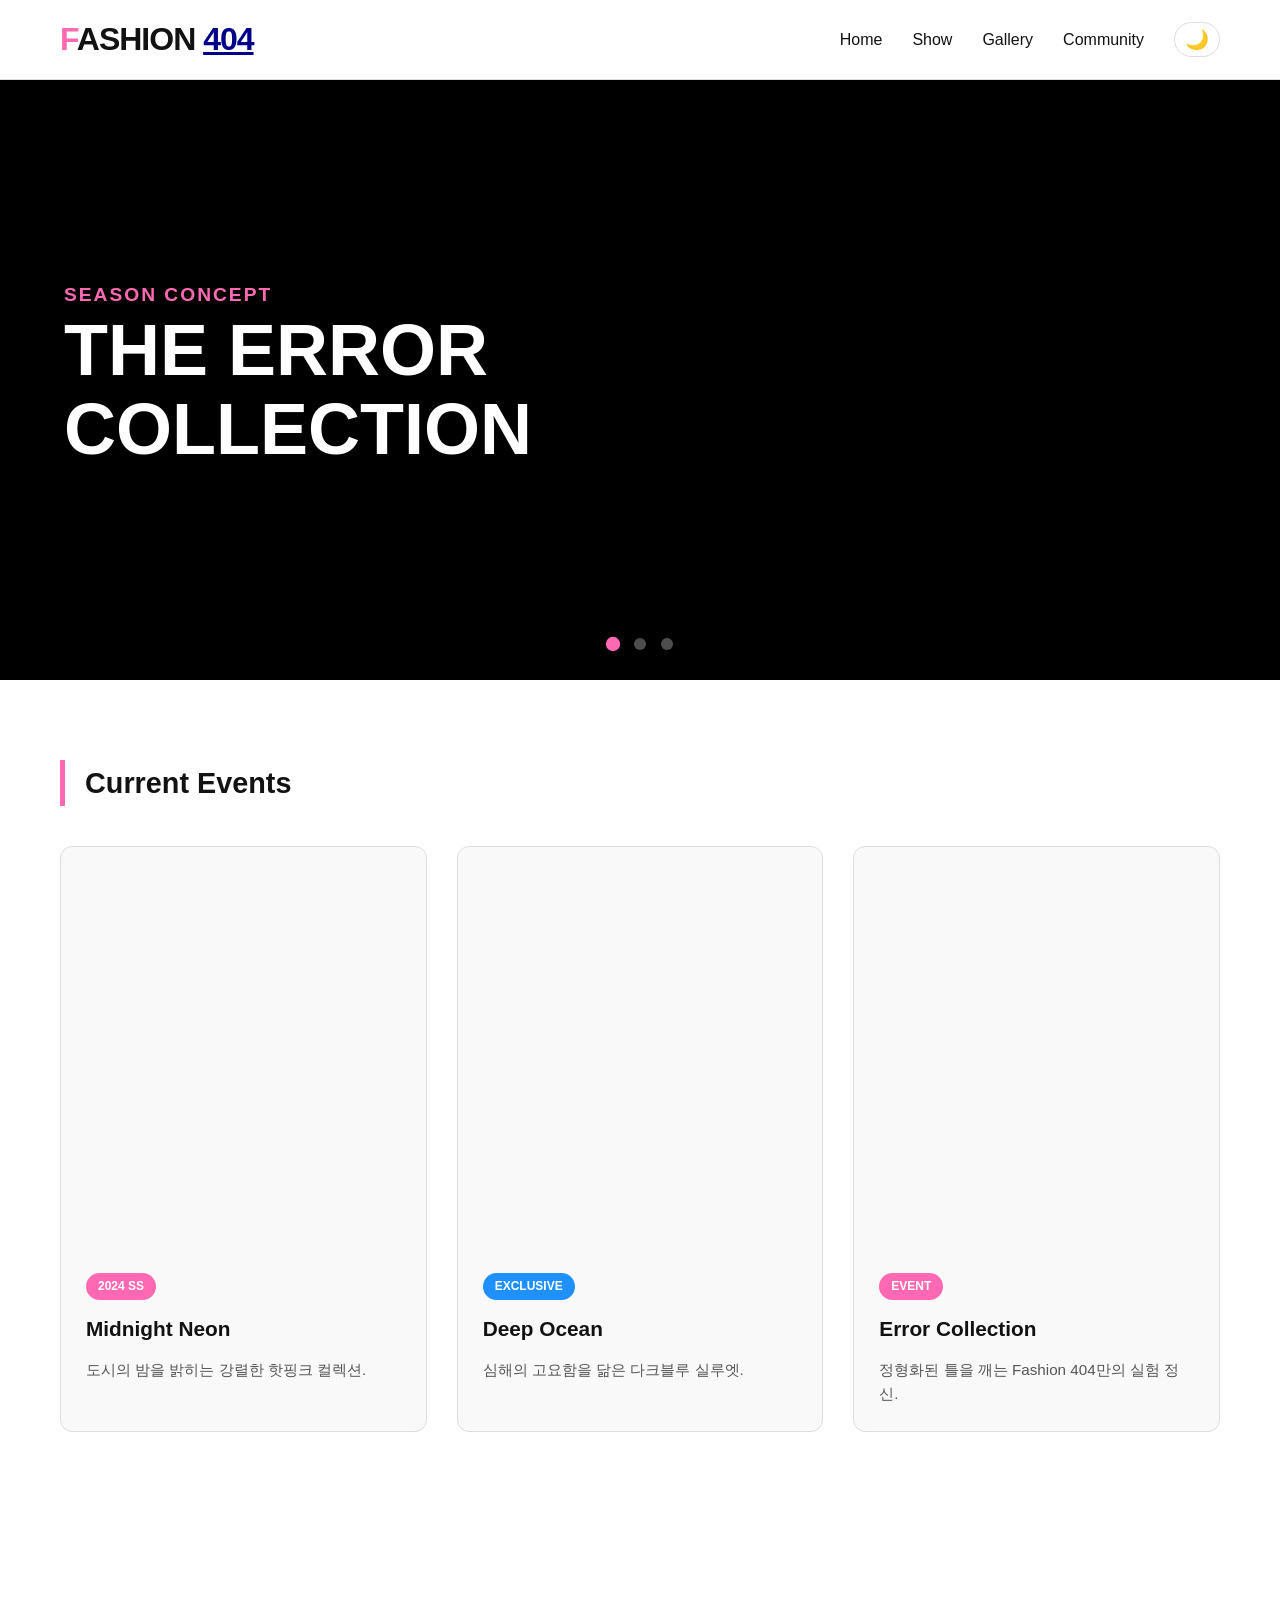
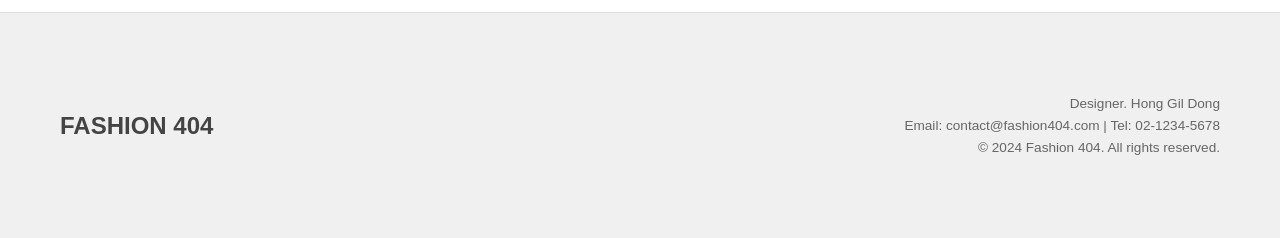
==== index.html @ def8f021 "Add Fashion 404 designer landing page Create a responsive fashion showcase with an autoplaying, drag" ====
<!DOCTYPE html>
<html lang="ko">
<head>
    <meta charset="UTF-8">
    <meta name="viewport" content="width=device-width, initial-scale=1.0">
    <title>Fashion 404 | Designer Collection</title>
    <link rel="stylesheet" href="style.css">
</head>
<body>

    <!-- 상단 영역 -->
    <header>
        <div class="container header-inner">
            <div class="logo">
                <span class="f">F</span>ASHION <span class="n">404</span>
            </div>








                        <div class="header-right">
                <nav>
                    <ul class="menu-list">
                        <li><a href="#">Home</a></li>
                        <li><a href="#">Show</a></li>
                        <li><a href="#">Gallery</a></li>
                        <li><a href="#">Community</a></li>
                    </ul>
                </nav>
                <button id="theme-toggle" class="theme-btn" aria-label="Toggle Dark Mode">
                    <span class="mode-icon">🌙</span>
                </button>
            </div>

        </div>
    </header>

    <!-- 히어로 배너 슬라이더 -->
    <section class="slider-container">
        <div class="slider-wrapper" id="slider">
            <!-- 슬라이드 1 -->
            <div class="slide" style="background-image: url('https://images.unsplash.com/photo-1445205170230-053b830c6050?q=80&w=1471&auto=format&fit=crop');">
                <div class="slide-overlay">
                    <div class="slide-content">
                        <p>SEASON CONCEPT</p>
                        <h2>THE ERROR<br>COLLECTION</h2>
                    </div>
                </div>
            </div>
            <!-- 슬라이드 2 -->
            <div class="slide" style="background-image: url('https://images.unsplash.com/photo-1469334031218-e382a71b716b?q=80&w=1470&auto=format&fit=crop');">
                <div class="slide-overlay">
                    <div class="slide-content">
                        <p>NEW ARRIVALS</p>
                        <h2>CYBERPUNK<br>MINIMALISM</h2>
                    </div>
                </div>
            </div>
            <!-- 슬라이드 3 -->
            <div class="slide" style="background-image: url('https://images.unsplash.com/photo-1558769132-cb1aea458c5e?q=80&w=1474&auto=format&fit=crop');">
                <div class="slide-overlay">
                    <div class="slide-content">
                        <p>2024 SHOWCASE</p>
                        <h2>FUTURE<br>ARCHIVE</h2>
                    </div>
                </div>
            </div>
        </div>
        <div class="slider-dots" id="dots">
            <span class="dot active"></span>
            <span class="dot"></span>
            <span class="dot"></span>
        </div>
    </section>

    <!-- 메인 영역 (이벤트 파트) -->


    <main>
        <section class="event-section container">
            <h2 class="section-title">Current Events</h2>
            <div class="card-grid">
                <!-- 카드 1 -->
                <div class="card">
                    <div class="card-img" style="background-image: url('https://images.unsplash.com/photo-1539109132314-34759616717d?q=80&w=600&auto=format&fit=crop');"></div>
                    <div class="card-content">
                        <span class="badge hotpink">2024 SS</span>
                        <h3>Midnight Neon</h3>
                        <p>도시의 밤을 밝히는 강렬한 핫핑크 컬렉션.</p>
                    </div>
                </div>
                <!-- 카드 2 -->
                <div class="card">
                    <div class="card-img" style="background-image: url('https://images.unsplash.com/photo-1515886657613-9f3515b0c78f?q=80&w=600&auto=format&fit=crop');"></div>
                    <div class="card-content">
                        <span class="badge darkblue">Exclusive</span>
                        <h3>Deep Ocean</h3>
                        <p>심해의 고요함을 닮은 다크블루 실루엣.</p>
                    </div>
                </div>
                <!-- 카드 3 -->
                <div class="card">
                    <div class="card-img" style="background-image: url('https://images.unsplash.com/photo-1490481651871-ab68de25d43d?q=80&w=600&auto=format&fit=crop');"></div>
                    <div class="card-content">
                        <span class="badge hotpink">Event</span>
                        <h3>Error Collection</h3>
                        <p>정형화된 틀을 깨는 Fashion 404만의 실험 정신.</p>
                    </div>
                </div>
            </div>
        </section>
    </main>

    <!-- 하단 영역 -->
    <footer>
        <div class="container footer-inner">
            <div class="footer-logo">FASHION 404</div>
            <div class="company-info">
                <p>Designer. Hong Gil Dong</p>
                <p>Email: contact@fashion404.com | Tel: 02-1234-5678</p>
                <p>&copy; 2024 Fashion 404. All rights reserved.</p>
            </div>
        </div>
    </footer>

    <script>
        // --- Dark Mode Logic ---
        const themeToggle = document.getElementById('theme-toggle');
        const body = document.body;
        const modeIcon = themeToggle.querySelector('.mode-icon');

        // Check saved theme or system preference
        const savedTheme = localStorage.getItem('theme');
        const systemPrefersDark = window.matchMedia('(prefers-color-scheme: dark)').matches;

        if (savedTheme === 'dark' || (!savedTheme && systemPrefersDark)) {
            enableDarkMode();
        } else {
            enableLightMode();
        }

        themeToggle.addEventListener('click', () => {
            if (body.getAttribute('data-theme') === 'dark') {
                enableLightMode();
            } else {
                enableDarkMode();
            }
        });

        function enableDarkMode() {
            body.setAttribute('data-theme', 'dark');
            modeIcon.textContent = '☀️';
            localStorage.setItem('theme', 'dark');
        }

        function enableLightMode() {
            body.removeAttribute('data-theme');
            modeIcon.textContent = '🌙';
            localStorage.setItem('theme', 'light');
        }

        // --- Slider Logic ---
        const slider = document.getElementById('slider');
        const dots = document.querySelectorAll('.dot');
        let currentSlide = 0;
        let isDragging = false;
        let startPos = 0;
        let currentTranslate = 0;
        let prevTranslate = 0;
        let animationID;
        let autoPlayInterval;
        let resumeTimeout;

        function startAutoPlay() {
            stopAutoPlay();
            autoPlayInterval = setInterval(() => {
                currentSlide = (currentSlide + 1) % 3;
                goToSlide(currentSlide);
            }, 3000);
        }

        function stopAutoPlay() {
            clearInterval(autoPlayInterval);
        }

        function requestResume() {
            clearTimeout(resumeTimeout);
            resumeTimeout = setTimeout(startAutoPlay, 5000);
        }

        function goToSlide(index) {
            currentSlide = index;
            currentTranslate = currentSlide * -window.innerWidth / 1; // Simplification for responsive width
            // More robust: use percentage
            slider.style.transform = `translateX(-${currentSlide * 33.333}%)`;
            
            dots.forEach((dot, i) => {
                dot.classList.toggle('active', i === currentSlide);
            });
        }

        // Interaction
        slider.addEventListener('mousedown', dragStart);
        slider.addEventListener('touchstart', dragStart);
        slider.addEventListener('mouseup', dragEnd);
        slider.addEventListener('mouseleave', dragEnd);
        slider.addEventListener('touchend', dragEnd);
        slider.addEventListener('mousemove', dragAction);
        slider.addEventListener('touchmove', dragAction);

        function dragStart(e) {
            stopAutoPlay();
            isDragging = true;
            startPos = getPositionX(e);
            slider.style.transition = 'none';
        }

        function dragAction(e) {
            if (!isDragging) return;
            const currentPosition = getPositionX(e);
            const diff = currentPosition - startPos;
            const movePercent = (diff / window.innerWidth) * 100;
            const translate = -(currentSlide * 33.333) + (movePercent / 3);
            slider.style.transform = `translateX(${translate}%)`;
        }

        function dragEnd() {
            if (!isDragging) return;
            isDragging = false;
            slider.style.transition = 'transform 0.5s ease-out';
            
            const movedBy = (getPositionX(event) - startPos);
            if (movedBy < -100 && currentSlide < 2) currentSlide++;
            if (movedBy > 100 && currentSlide > 0) currentSlide--;
            
            goToSlide(currentSlide);
            requestResume();
        }

        function getPositionX(e) {
            return e.type.includes('mouse') ? e.pageX : e.touches[0].clientX;
        }

        // Dot navigation
        dots.forEach((dot, index) => {
            dot.addEventListener('click', () => {
                stopAutoPlay();
                goToSlide(index);
                requestResume();
            });
        });

        // Initialize
        startAutoPlay();
    </script>
</body>


</html>
---- style.css ----
:root {
    --bg-main: #ffffff;
    --bg-card: #f9f9f9;
    --bg-footer: #f0f0f0;
    --text-primary: #121212;
    --text-secondary: #555555;
    --border-color: #dddddd;
    --accent-hotpink: hotpink;
    --accent-darkblue: #1e90ff;
    --header-bg: rgba(255, 255, 255, 0.9);
}

[data-theme='dark'] {
    --bg-main: #000000;
    --bg-card: #111111;
    --bg-footer: #0a0a0a;
    --text-primary: #ffffff;
    --text-secondary: #888888;
    --border-color: #222222;
    --accent-hotpink: hotpink;
    --accent-darkblue: #00008b;
    --header-bg: rgba(0, 0, 0, 0.9);
}

/* 기본 초기화 */
* {
    margin: 0;
    padding: 0;
    box-sizing: border-box;
}

body {
    background-color: var(--bg-main);
    color: var(--text-primary);
    font-family: 'Montserrat', 'Segoe UI', Tahoma, Geneva, Verdana, sans-serif;
    line-height: 1.6;
    transition: background-color 0.3s, color 0.3s;
}


.container {
    max-width: 1200px;
    margin: 0 auto;
    padding: 0 20px;
}

/* 로고 제작 (Fashion 404) */
.logo {
    font-size: 2rem;
    font-weight: 900;
    letter-spacing: -1px;
    cursor: pointer;
}
.logo .f { color: hotpink; }
.logo .n { color: #00008b; text-decoration: underline; }

/* 상단 헤더 */
header {
    height: 80px;
    display: flex;
    align-items: center;
    border-bottom: 1px solid var(--border-color);
    position: sticky;
    top: 0;
    z-index: 1000;
    background-color: var(--header-bg);
    backdrop-filter: blur(10px);
}
.header-inner {
    display: flex;
    justify-content: space-between;
    align-items: center;
    width: 100%;
}
.header-right {
    display: flex;
    align-items: center;
    gap: 30px;
}
.menu-list {
    display: flex;
    list-style: none;
}
.menu-list li {
    margin-left: 30px;
}
.menu-list li a {
    color: var(--text-primary);
    text-decoration: none;
    font-weight: 500;
    transition: 0.3s;
}
.menu-list li a:hover {
    color: var(--accent-hotpink);
}

.theme-btn {
    background: none;
    border: 1px solid var(--border-color);
    color: var(--text-primary);
    padding: 5px 10px;
    border-radius: 20px;
    cursor: pointer;
    font-size: 1.2rem;
    display: flex;
    align-items: center;
    justify-content: center;
    transition: 0.3s;
    user-select: none;
}

.theme-btn:hover {
    border-color: var(--accent-hotpink);
}


/* 슬라이더 영역 */
.slider-container {
    position: relative;
    width: 100%;
    height: 600px;
    overflow: hidden;
    background-color: #000;
}

.slider-wrapper {
    display: flex;
    width: 300%;
    height: 100%;
    transition: transform 0.5s ease-out;
    cursor: grab;
}

.slider-wrapper:active {
    cursor: grabbing;
}

.slide {
    width: 33.333%;
    height: 100%;
    background-size: cover;
    background-position: center;
    position: relative;
    flex-shrink: 0;
    display: flex;
    align-items: center;
}

.slide-overlay {
    position: absolute;
    top: 0;
    left: 0;
    width: 100%;
    height: 100%;
    background: linear-gradient(to right, rgba(0,0,0,0.7), transparent);
    display: flex;
    align-items: center;
    padding: 0 5%;
}

.slide-content h2 {
    font-size: clamp(2rem, 8vw, 4.5rem);
    font-weight: 900;
    color: #fff;
    margin-bottom: 10px;
    text-shadow: 2px 2px 10px rgba(0,0,0,0.5);
    line-height: 1.1;
}

.slide-content p {
    font-size: 1.2rem;
    color: var(--accent-hotpink);
    font-weight: 600;
    letter-spacing: 2px;
}

.slider-dots {
    position: absolute;
    bottom: 30px;
    left: 50%;
    transform: translateX(-50%);
    display: flex;
    gap: 15px;
}

.dot {
    width: 12px;
    height: 12px;
    background-color: rgba(255,255,255,0.3);
    border-radius: 50%;
    cursor: pointer;
    transition: 0.3s;
}

.dot.active {
    background-color: var(--accent-hotpink);
    transform: scale(1.2);
}

/* 메인 영역 및 카드형 구성 */
main {
    padding: 80px 0;
}
.section-title {
    font-size: 1.8rem;
    margin-bottom: 40px;
    border-left: 5px solid var(--accent-hotpink);
    padding-left: 20px;
}
.card-grid {
    display: grid;
    grid-template-columns: repeat(3, 1fr);
    gap: 30px;
}
.card {
    background: var(--bg-card);
    border-radius: 12px;
    overflow: hidden;
    transition: transform 0.3s ease, border-color 0.3s;
    border: 1px solid var(--border-color);
}
.card:hover {
    transform: translateY(-10px);
    border-color: var(--accent-darkblue);
}
.card-img {
    height: 400px;
    background-size: cover;
    background-position: center;
    background-repeat: no-repeat;
    display: block; /* 가시성 확보 */
}
.card-content {
    padding: 25px;
}
.badge {
    display: inline-block;
    padding: 4px 12px;
    border-radius: 20px;
    font-size: 0.75rem;
    font-weight: 700;
    text-transform: uppercase;
    margin-bottom: 12px;
    color: #fff;
}
.hotpink { background-color: var(--accent-hotpink); }
.darkblue { background-color: var(--accent-darkblue); }

.card-content h3 {
    margin-bottom: 12px;
    font-size: 1.3rem;
    font-weight: 700;
}
.card-content p {
    color: var(--text-secondary);
    font-size: 0.95rem;
}

/* 하단 영역 */
footer {
    background-color: var(--bg-footer);
    padding: 80px 0;
    border-top: 1px solid var(--border-color);
    margin-top: 100px;
}

.footer-inner {
    display: flex;
    justify-content: space-between;
    align-items: center;
}
.footer-logo {
    font-size: 1.5rem;
    font-weight: 800;
    color: #444;
}
.company-info {
    text-align: right;
    color: #666;
    font-size: 0.85rem;
}

/* 반응형 */
@media (max-width: 768px) {
    .card-grid {
        grid-template-columns: 1fr;
    }
    .header-inner, .footer-inner {
        flex-direction: column;
        gap: 20px;
        text-align: center;
    }
    .company-info {
        text-align: center;
    }
}
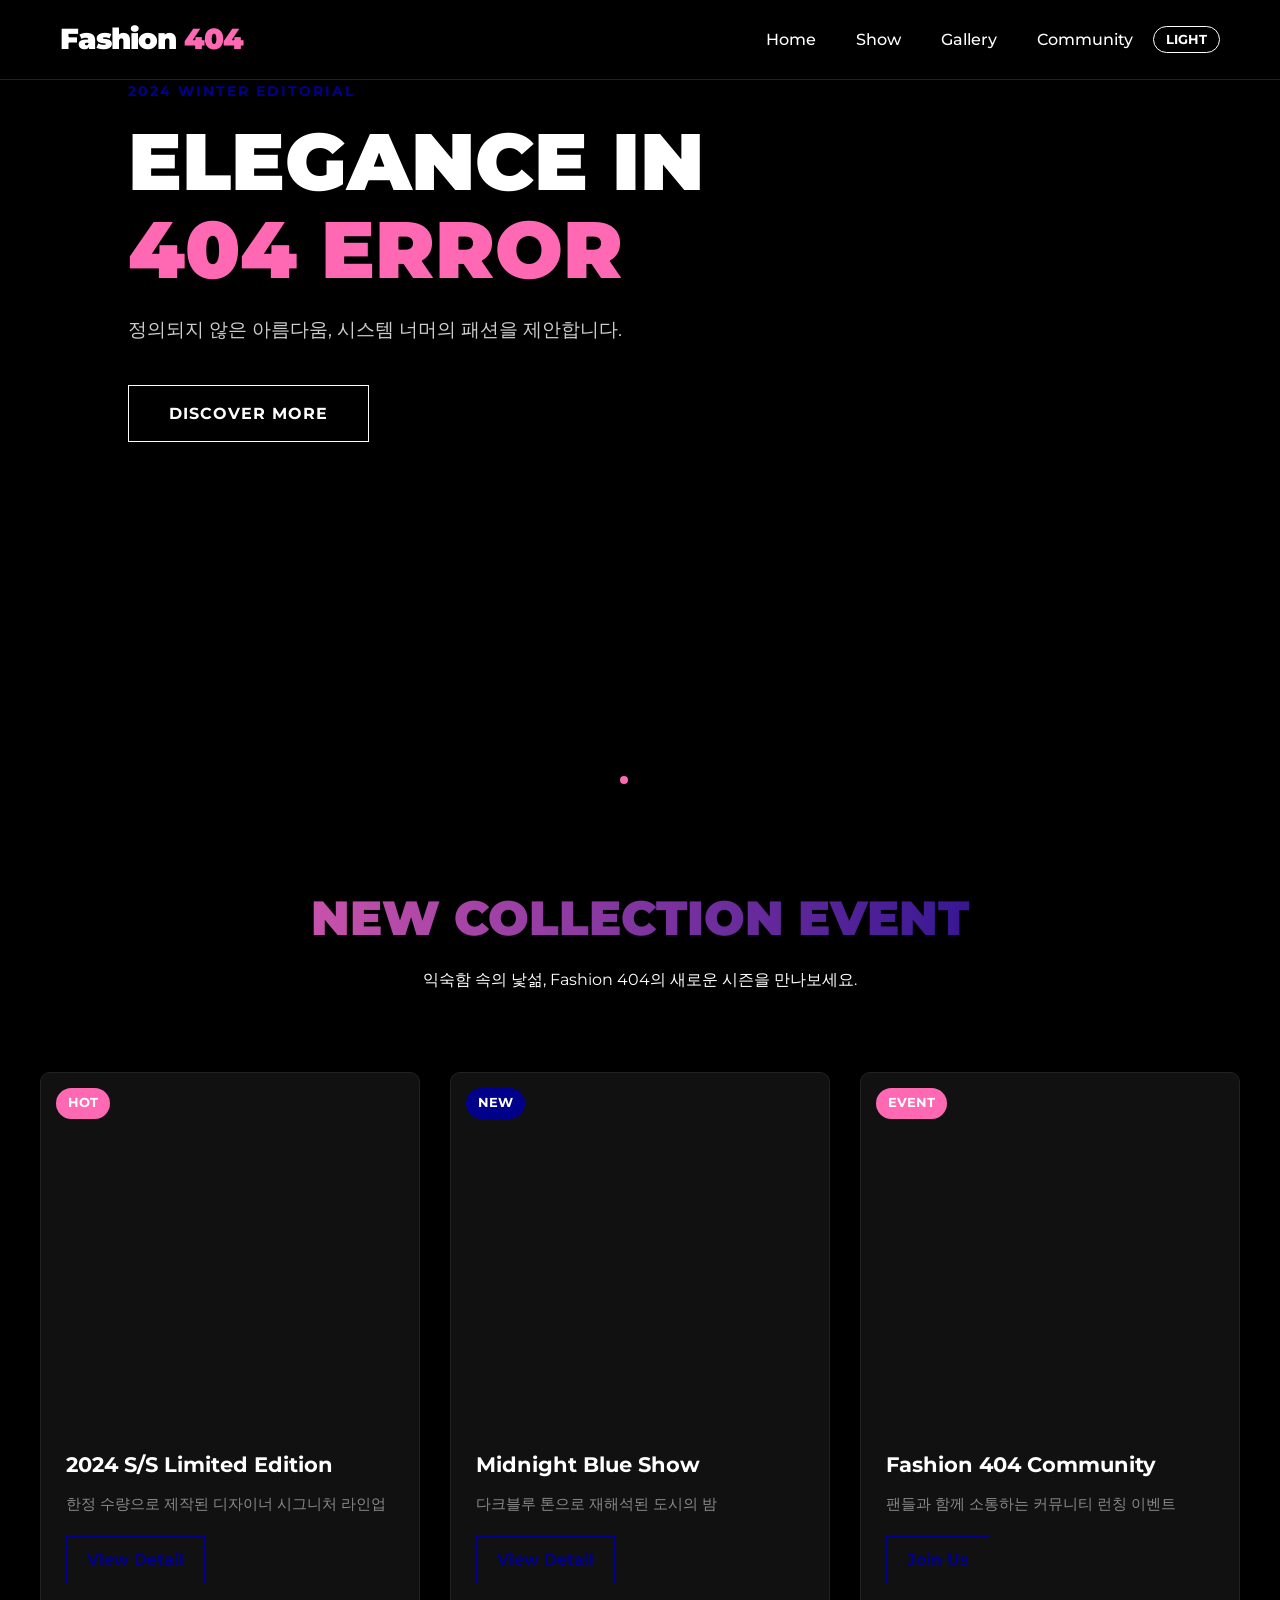
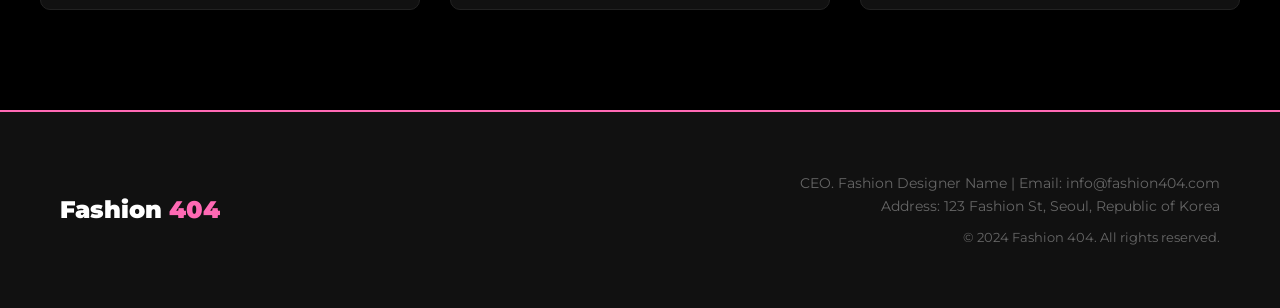
==== commit 2ec4851a: "하단로고변경" ====
--- a/index.html
+++ b/index.html
@@ -1,264 +1,185 @@
-
 <!DOCTYPE html>
 <html lang="ko">
 <head>
     <meta charset="UTF-8">
     <meta name="viewport" content="width=device-width, initial-scale=1.0">
     <title>Fashion 404 | Designer Collection</title>
-    <link rel="stylesheet" href="style.css">
+        <link rel="stylesheet" href="style.css">
+    <!-- Swiper CSS -->
+    <link rel="stylesheet" href="https://cdn.jsdelivr.net/npm/swiper@11/swiper-bundle.min.css" />
+    <!-- 구글 폰트 적용 (Montserrat) -->
+
+    <link href="https://fonts.googleapis.com/css2?family=Montserrat:wght@400;700;900&display=swap" rel="stylesheet">
 </head>
 <body>
 
-    <!-- 상단 영역 -->
+    <!-- 1. 상단영역 -->
     <header>
         <div class="container header-inner">
-            <div class="logo">
-                <span class="f">F</span>ASHION <span class="n">404</span>
-            </div>
-
-
-
-
-
-
-
-
-                        <div class="header-right">
-                <nav>
-                    <ul class="menu-list">
-                        <li><a href="#">Home</a></li>
-                        <li><a href="#">Show</a></li>
-                        <li><a href="#">Gallery</a></li>
-                        <li><a href="#">Community</a></li>
-                    </ul>
-                </nav>
-                <button id="theme-toggle" class="theme-btn" aria-label="Toggle Dark Mode">
-                    <span class="mode-icon">🌙</span>
+            <h1 class="logo">Fashion <span>404</span></h1>
+                        <nav style="display: flex; align-items: center;">
+                <ul class="nav-menu">
+                    <li><a href="#home">Home</a></li>
+                    <li><a href="#show">Show</a></li>
+                    <li><a href="#gallery">Gallery</a></li>
+                    <li><a href="#community">Community</a></li>
+                </ul>
+                <button id="theme-toggle" class="theme-toggle" aria-label="Toggle Dark/Light Mode">
+                    <span class="mode-text">LIGHT</span>
                 </button>
-            </div>
+            </nav>
 
         </div>
     </header>
 
-    <!-- 히어로 배너 슬라이더 -->
-    <section class="slider-container">
-        <div class="slider-wrapper" id="slider">
-            <!-- 슬라이드 1 -->
-            <div class="slide" style="background-image: url('https://images.unsplash.com/photo-1445205170230-053b830c6050?q=80&w=1471&auto=format&fit=crop');">
-                <div class="slide-overlay">
-                    <div class="slide-content">
-                        <p>SEASON CONCEPT</p>
-                        <h2>THE ERROR<br>COLLECTION</h2>
+        <!-- 2. 메인영역 -->
+    <main>
+        <!-- 메인 배너 슬라이더 -->
+        <section class="main-banner swiper">
+            <div class="swiper-wrapper">
+                <div class="swiper-slide" style="background-image: linear-gradient(rgba(0,0,0,0.3), rgba(0,0,0,0.3)), url('https://picsum.photos/id/445/1920/1080');">
+                    <div class="banner-content">
+                        <span class="category blue">2024 WINTER EDITORIAL</span>
+                        <h2>ELEGANCE IN <br><span>404 ERROR</span></h2>
+                        <p>정의되지 않은 아름다움, 시스템 너머의 패션을 제안합니다.</p>
+                        <a href="#" class="btn-shop">DISCOVER MORE</a>
+                    </div>
+                </div>
+                <div class="swiper-slide" style="background-image: linear-gradient(rgba(0,0,0,0.3), rgba(0,0,0,0.3)), url('https://picsum.photos/id/625/1920/1080');">
+                    <div class="banner-content">
+                        <span class="category pink">NEW ARRIVAL</span>
+                        <h2>NEON <br><span>PULSE</span></h2>
+                        <p>어둠 속에서 더욱 빛나는 핫핑크의 강렬한 에너지.</p>
+                        <a href="#" class="btn-shop">VIEW COLLECTION</a>
+                    </div>
+                </div>
+                <div class="swiper-slide" style="background-image: linear-gradient(rgba(0,0,0,0.3), rgba(0,0,0,0.3)), url('https://picsum.photos/id/658/1920/1080');">
+                    <div class="banner-content">
+                        <span class="category blue">EXCLUSIVE</span>
+                        <h2>URBAN <br><span>REDEFINED</span></h2>
+                        <p>도심의 소음을 실루엣으로 승화시킨 다크블루 시리즈.</p>
+                        <a href="#" class="btn-shop">GET TICKETS</a>
                     </div>
                 </div>
             </div>
-            <!-- 슬라이드 2 -->
-            <div class="slide" style="background-image: url('https://images.unsplash.com/photo-1469334031218-e382a71b716b?q=80&w=1470&auto=format&fit=crop');">
-                <div class="slide-overlay">
-                    <div class="slide-content">
-                        <p>NEW ARRIVALS</p>
-                        <h2>CYBERPUNK<br>MINIMALISM</h2>
-                    </div>
-                </div>
+            <!-- 페이지네이션 -->
+            <div class="swiper-pagination"></div>
+        </section>
+
+        <section class="hero">
+
+            <div class="container">
+                <h2>NEW COLLECTION EVENT</h2>
+                <p>익숙함 속의 낯섦, Fashion 404의 새로운 시즌을 만나보세요.</p>
             </div>
-            <!-- 슬라이드 3 -->
-            <div class="slide" style="background-image: url('https://images.unsplash.com/photo-1558769132-cb1aea458c5e?q=80&w=1474&auto=format&fit=crop');">
-                <div class="slide-overlay">
-                    <div class="slide-content">
-                        <p>2024 SHOWCASE</p>
-                        <h2>FUTURE<br>ARCHIVE</h2>
-                    </div>
-                </div>
-            </div>
-        </div>
-        <div class="slider-dots" id="dots">
-            <span class="dot active"></span>
-            <span class="dot"></span>
-            <span class="dot"></span>
-        </div>
-    </section>
+        </section>
 
-    <!-- 메인 영역 (이벤트 파트) -->
-
-
-    <main>
         <section class="event-section container">
-            <h2 class="section-title">Current Events</h2>
             <div class="card-grid">
                 <!-- 카드 1 -->
                 <div class="card">
-                    <div class="card-img" style="background-image: url('https://images.unsplash.com/photo-1539109132314-34759616717d?q=80&w=600&auto=format&fit=crop');"></div>
+                    <div class="card-img" style="background-image: url('https://picsum.photos/id/157/800/1000');">
+                        <div class="badge pink">HOT</div>
+                    </div>
                     <div class="card-content">
-                        <span class="badge hotpink">2024 SS</span>
-                        <h3>Midnight Neon</h3>
-                        <p>도시의 밤을 밝히는 강렬한 핫핑크 컬렉션.</p>
+                        <h3>2024 S/S Limited Edition</h3>
+                        <p>한정 수량으로 제작된 디자이너 시그니처 라인업</p>
+                        <a href="#" class="btn-more">View Detail</a>
                     </div>
                 </div>
                 <!-- 카드 2 -->
                 <div class="card">
-                    <div class="card-img" style="background-image: url('https://images.unsplash.com/photo-1515886657613-9f3515b0c78f?q=80&w=600&auto=format&fit=crop');"></div>
+                    <div class="card-img" style="background-image: url('https://picsum.photos/id/158/800/1000');">
+                        <div class="badge blue">NEW</div>
+                    </div>
                     <div class="card-content">
-                        <span class="badge darkblue">Exclusive</span>
-                        <h3>Deep Ocean</h3>
-                        <p>심해의 고요함을 닮은 다크블루 실루엣.</p>
+                        <h3>Midnight Blue Show</h3>
+                        <p>다크블루 톤으로 재해석된 도시의 밤</p>
+                        <a href="#" class="btn-more">View Detail</a>
                     </div>
                 </div>
                 <!-- 카드 3 -->
                 <div class="card">
-                    <div class="card-img" style="background-image: url('https://images.unsplash.com/photo-1490481651871-ab68de25d43d?q=80&w=600&auto=format&fit=crop');"></div>
+                    <div class="card-img" style="background-image: url('https://picsum.photos/id/454/800/1000');">
+                        <div class="badge pink">EVENT</div>
+                    </div>
                     <div class="card-content">
-                        <span class="badge hotpink">Event</span>
-                        <h3>Error Collection</h3>
-                        <p>정형화된 틀을 깨는 Fashion 404만의 실험 정신.</p>
+                        <h3>Fashion 404 Community</h3>
+                        <p>팬들과 함께 소통하는 커뮤니티 런칭 이벤트</p>
+                        <a href="#" class="btn-more">Join Us</a>
                     </div>
                 </div>
             </div>
         </section>
     </main>
 
-    <!-- 하단 영역 -->
+    <!-- 3. 하단영역 -->
     <footer>
         <div class="container footer-inner">
-            <div class="footer-logo">FASHION 404</div>
-            <div class="company-info">
-                <p>Designer. Hong Gil Dong</p>
-                <p>Email: contact@fashion404.com | Tel: 02-1234-5678</p>
-                <p>&copy; 2024 Fashion 404. All rights reserved.</p>
+            <div class="footer-logo">Fashion <span>404</span></div>
+            <div class="footer-info">
+                <p>CEO. Fashion Designer Name | Email: info@fashion404.com</p>
+                <p>Address: 123 Fashion St, Seoul, Republic of Korea</p>
+                <p class="copyright">&copy; 2024 Fashion 404. All rights reserved.</p>
             </div>
         </div>
     </footer>
 
+        <!-- Swiper JS -->
+    <script src="https://cdn.jsdelivr.net/npm/swiper@11/swiper-bundle.min.js"></script>
     <script>
-        // --- Dark Mode Logic ---
+        // 다크모드/라이트모드 토글 기능
         const themeToggle = document.getElementById('theme-toggle');
+        const modeText = themeToggle.querySelector('.mode-text');
         const body = document.body;
-        const modeIcon = themeToggle.querySelector('.mode-icon');
 
-        // Check saved theme or system preference
-        const savedTheme = localStorage.getItem('theme');
-        const systemPrefersDark = window.matchMedia('(prefers-color-scheme: dark)').matches;
-
-        if (savedTheme === 'dark' || (!savedTheme && systemPrefersDark)) {
-            enableDarkMode();
-        } else {
-            enableLightMode();
+        // 로컬 스토리지에서 이전 설정 불러오기
+        const currentTheme = localStorage.getItem('theme');
+        if (currentTheme === 'light') {
+            body.classList.add('light-mode');
+            modeText.textContent = 'DARK';
         }
 
         themeToggle.addEventListener('click', () => {
-            if (body.getAttribute('data-theme') === 'dark') {
-                enableLightMode();
+            body.classList.toggle('light-mode');
+            
+            let theme = 'dark';
+            if (body.classList.contains('light-mode')) {
+                theme = 'light';
+                modeText.textContent = 'DARK';
             } else {
-                enableDarkMode();
+                modeText.textContent = 'LIGHT';
+            }
+            // 사용자 설정 저장
+            localStorage.setItem('theme', theme);
+        });
+
+        const swiper = new Swiper('.main-banner', {
+
+            loop: true,
+            speed: 1000,
+            autoplay: {
+                delay: 3000,
+                disableOnInteraction: true, // 사용자 조작 시 멈춤
+            },
+            pagination: {
+                el: '.swiper-pagination',
+                clickable: true,
+            },
+            on: {
+                // 사용자가 터치/스와이프를 끝냈을 때 실행
+                touchEnd: function() {
+                    const self = this;
+                    // 5초 후 다시 자동재생 시작 (이미 실행 중이지 않을 때만)
+                    setTimeout(() => {
+                        if (!self.autoplay.running) {
+                            self.autoplay.start();
+                        }
+                    }, 5000);
+                }
             }
         });
-
-        function enableDarkMode() {
-            body.setAttribute('data-theme', 'dark');
-            modeIcon.textContent = '☀️';
-            localStorage.setItem('theme', 'dark');
-        }
-
-        function enableLightMode() {
-            body.removeAttribute('data-theme');
-            modeIcon.textContent = '🌙';
-            localStorage.setItem('theme', 'light');
-        }
-
-        // --- Slider Logic ---
-        const slider = document.getElementById('slider');
-        const dots = document.querySelectorAll('.dot');
-        let currentSlide = 0;
-        let isDragging = false;
-        let startPos = 0;
-        let currentTranslate = 0;
-        let prevTranslate = 0;
-        let animationID;
-        let autoPlayInterval;
-        let resumeTimeout;
-
-        function startAutoPlay() {
-            stopAutoPlay();
-            autoPlayInterval = setInterval(() => {
-                currentSlide = (currentSlide + 1) % 3;
-                goToSlide(currentSlide);
-            }, 3000);
-        }
-
-        function stopAutoPlay() {
-            clearInterval(autoPlayInterval);
-        }
-
-        function requestResume() {
-            clearTimeout(resumeTimeout);
-            resumeTimeout = setTimeout(startAutoPlay, 5000);
-        }
-
-        function goToSlide(index) {
-            currentSlide = index;
-            currentTranslate = currentSlide * -window.innerWidth / 1; // Simplification for responsive width
-            // More robust: use percentage
-            slider.style.transform = `translateX(-${currentSlide * 33.333}%)`;
-            
-            dots.forEach((dot, i) => {
-                dot.classList.toggle('active', i === currentSlide);
-            });
-        }
-
-        // Interaction
-        slider.addEventListener('mousedown', dragStart);
-        slider.addEventListener('touchstart', dragStart);
-        slider.addEventListener('mouseup', dragEnd);
-        slider.addEventListener('mouseleave', dragEnd);
-        slider.addEventListener('touchend', dragEnd);
-        slider.addEventListener('mousemove', dragAction);
-        slider.addEventListener('touchmove', dragAction);
-
-        function dragStart(e) {
-            stopAutoPlay();
-            isDragging = true;
-            startPos = getPositionX(e);
-            slider.style.transition = 'none';
-        }
-
-        function dragAction(e) {
-            if (!isDragging) return;
-            const currentPosition = getPositionX(e);
-            const diff = currentPosition - startPos;
-            const movePercent = (diff / window.innerWidth) * 100;
-            const translate = -(currentSlide * 33.333) + (movePercent / 3);
-            slider.style.transform = `translateX(${translate}%)`;
-        }
-
-        function dragEnd() {
-            if (!isDragging) return;
-            isDragging = false;
-            slider.style.transition = 'transform 0.5s ease-out';
-            
-            const movedBy = (getPositionX(event) - startPos);
-            if (movedBy < -100 && currentSlide < 2) currentSlide++;
-            if (movedBy > 100 && currentSlide > 0) currentSlide--;
-            
-            goToSlide(currentSlide);
-            requestResume();
-        }
-
-        function getPositionX(e) {
-            return e.type.includes('mouse') ? e.pageX : e.touches[0].clientX;
-        }
-
-        // Dot navigation
-        dots.forEach((dot, index) => {
-            dot.addEventListener('click', () => {
-                stopAutoPlay();
-                goToSlide(index);
-                requestResume();
-            });
-        });
-
-        // Initialize
-        startAutoPlay();
     </script>
 </body>
 
-
 </html>
--- a/style.css
+++ b/style.css
@@ -1,25 +1,29 @@
 :root {
-    --bg-main: #ffffff;
-    --bg-card: #f9f9f9;
-    --bg-footer: #f0f0f0;
-    --text-primary: #121212;
-    --text-secondary: #555555;
-    --border-color: #dddddd;
-    --accent-hotpink: hotpink;
-    --accent-darkblue: #1e90ff;
-    --header-bg: rgba(255, 255, 255, 0.9);
-}
-
-[data-theme='dark'] {
-    --bg-main: #000000;
-    --bg-card: #111111;
-    --bg-footer: #0a0a0a;
-    --text-primary: #ffffff;
-    --text-secondary: #888888;
-    --border-color: #222222;
-    --accent-hotpink: hotpink;
-    --accent-darkblue: #00008b;
-    --header-bg: rgba(0, 0, 0, 0.9);
+    --bg-color: #000000;
+    --text-color: #ffffff;
+    --header-bg: rgba(0, 0, 0, 0.95);
+    --border-color: #222;
+    --card-bg: #111;
+    --card-text: #ccc;
+    --footer-bg: #111;
+    --btn-border: #fff;
+    --btn-text: #fff;
+    --btn-hover-bg: #fff;
+    --btn-hover-text: #000;
+}
+
+body.light-mode {
+    --bg-color: #ffffff;
+    --text-color: #111111;
+    --header-bg: rgba(255, 255, 255, 0.95);
+    --border-color: #ddd;
+    --card-bg: #f9f9f9;
+    --card-text: #444;
+    --footer-bg: #f1f1f1;
+    --btn-border: #111;
+    --btn-text: #111;
+    --btn-hover-bg: #111;
+    --btn-hover-text: #fff;
 }
 
 /* 기본 초기화 */
@@ -30,13 +34,16 @@
 }
 
 body {
-    background-color: var(--bg-main);
-    color: var(--text-primary);
-    font-family: 'Montserrat', 'Segoe UI', Tahoma, Geneva, Verdana, sans-serif;
+    font-family: 'Montserrat', sans-serif;
+    background-color: var(--bg-color);
+    color: var(--text-color);
     line-height: 1.6;
     transition: background-color 0.3s, color 0.3s;
 }
 
+
+ul { list-style: none; }
+a { text-decoration: none; color: inherit; }
 
 .container {
     max-width: 1200px;
@@ -44,245 +51,280 @@
     padding: 0 20px;
 }
 
-/* 로고 제작 (Fashion 404) */
-.logo {
-    font-size: 2rem;
-    font-weight: 900;
-    letter-spacing: -1px;
-    cursor: pointer;
-}
-.logo .f { color: hotpink; }
-.logo .n { color: #00008b; text-decoration: underline; }
-
-/* 상단 헤더 */
+/* 상단영역 */
 header {
     height: 80px;
-    display: flex;
-    align-items: center;
+    background-color: var(--header-bg);
     border-bottom: 1px solid var(--border-color);
     position: sticky;
     top: 0;
     z-index: 1000;
-    background-color: var(--header-bg);
-    backdrop-filter: blur(10px);
-}
+}
+
+
 .header-inner {
     display: flex;
     justify-content: space-between;
     align-items: center;
-    width: 100%;
-}
-.header-right {
-    display: flex;
-    align-items: center;
-    gap: 30px;
-}
-.menu-list {
-    display: flex;
-    list-style: none;
-}
-.menu-list li {
-    margin-left: 30px;
-}
-.menu-list li a {
-    color: var(--text-primary);
-    text-decoration: none;
+    height: 100%;
+}
+
+.logo {
+    font-size: 1.8rem;
+    font-weight: 900;
+    letter-spacing: -1px;
+}
+
+.logo span {
+    color: #ff69b4; /* Hotpink */
+}
+
+.nav-menu {
+    display: flex;
+    gap: 40px;
+}
+
+.nav-menu a {
     font-weight: 500;
     transition: 0.3s;
 }
-.menu-list li a:hover {
-    color: var(--accent-hotpink);
-}
-
-.theme-btn {
-    background: none;
+
+.nav-menu a:hover {
+    color: #ff69b4;
+}
+
+/* 메인영역 */
+.main-banner {
+    width: 100%;
+    height: 80vh; /* 화면 높이의 80% */
+    background-color: #000;
+}
+
+.swiper-slide {
+    background-size: cover;
+    background-position: center;
+    display: flex;
+    align-items: center;
+    padding-left: 10%;
+}
+
+.banner-content {
+    max-width: 600px;
+}
+
+.banner-content .category {
+    font-size: 0.9rem;
+    font-weight: 700;
+    letter-spacing: 2px;
+    display: block;
+    margin-bottom: 15px;
+}
+
+.banner-content .category.blue { color: #00008b; }
+.banner-content .category.pink { color: #ff69b4; }
+
+.banner-content h2 {
+    font-size: 5rem;
+    line-height: 1.1;
+    font-weight: 900;
+    margin-bottom: 20px;
+}
+
+.banner-content h2 span {
+    color: #ff69b4;
+}
+
+.banner-content p {
+    font-size: 1.2rem;
+    color: var(--card-text);
+    margin-bottom: 40px;
+}
+
+.btn-shop {
+    display: inline-block;
+    padding: 15px 40px;
+    border: 1px solid var(--btn-border);
+    color: var(--btn-text);
+    font-weight: 700;
+    letter-spacing: 1px;
+    transition: 0.3s;
+}
+
+.btn-shop:hover {
+    background-color: var(--btn-hover-bg);
+    color: var(--btn-hover-text);
+}
+
+
+/* 스와이퍼 커스텀 */
+.swiper-pagination-bullet {
+    background: #fff;
+    opacity: 0.5;
+}
+
+.swiper-pagination-bullet-active {
+    background: #ff69b4 !important;
+    opacity: 1;
+}
+
+.hero {
+
+    padding: 80px 0 40px;
+    text-align: center;
+}
+
+.hero h2 {
+    font-size: 3rem;
+    font-weight: 900;
+    margin-bottom: 10px;
+    background: linear-gradient(to right, #ff69b4, #00008b);
+    -webkit-background-clip: text;
+    -webkit-text-fill-color: transparent;
+}
+
+.event-section {
+    padding: 40px 0 100px;
+}
+
+.card-grid {
+    display: grid;
+    grid-template-columns: repeat(3, 1fr); /* 3단 구성 */
+    gap: 30px;
+}
+
+.card {
+    background: var(--card-bg);
     border: 1px solid var(--border-color);
-    color: var(--text-primary);
-    padding: 5px 10px;
-    border-radius: 20px;
-    cursor: pointer;
-    font-size: 1.2rem;
-    display: flex;
-    align-items: center;
-    justify-content: center;
-    transition: 0.3s;
-    user-select: none;
-}
-
-.theme-btn:hover {
-    border-color: var(--accent-hotpink);
-}
-
-
-/* 슬라이더 영역 */
-.slider-container {
-    position: relative;
-    width: 100%;
-    height: 600px;
+    border-radius: 10px;
     overflow: hidden;
-    background-color: #000;
-}
-
-.slider-wrapper {
-    display: flex;
-    width: 300%;
-    height: 100%;
-    transition: transform 0.5s ease-out;
-    cursor: grab;
-}
-
-.slider-wrapper:active {
-    cursor: grabbing;
-}
-
-.slide {
-    width: 33.333%;
-    height: 100%;
+    transition: transform 0.3s ease, border-color 0.3s;
+}
+
+
+.card:hover {
+    transform: translateY(-10px);
+    border-color: #ff69b4;
+}
+
+.card-img {
+    height: 350px;
     background-size: cover;
     background-position: center;
     position: relative;
-    flex-shrink: 0;
-    display: flex;
-    align-items: center;
-}
-
-.slide-overlay {
+}
+
+.badge {
     position: absolute;
-    top: 0;
-    left: 0;
-    width: 100%;
-    height: 100%;
-    background: linear-gradient(to right, rgba(0,0,0,0.7), transparent);
-    display: flex;
-    align-items: center;
-    padding: 0 5%;
-}
-
-.slide-content h2 {
-    font-size: clamp(2rem, 8vw, 4.5rem);
-    font-weight: 900;
-    color: #fff;
-    margin-bottom: 10px;
-    text-shadow: 2px 2px 10px rgba(0,0,0,0.5);
-    line-height: 1.1;
-}
-
-.slide-content p {
-    font-size: 1.2rem;
-    color: var(--accent-hotpink);
-    font-weight: 600;
-    letter-spacing: 2px;
-}
-
-.slider-dots {
-    position: absolute;
-    bottom: 30px;
-    left: 50%;
-    transform: translateX(-50%);
-    display: flex;
-    gap: 15px;
-}
-
-.dot {
-    width: 12px;
-    height: 12px;
-    background-color: rgba(255,255,255,0.3);
-    border-radius: 50%;
-    cursor: pointer;
-    transition: 0.3s;
-}
-
-.dot.active {
-    background-color: var(--accent-hotpink);
-    transform: scale(1.2);
-}
-
-/* 메인 영역 및 카드형 구성 */
-main {
-    padding: 80px 0;
-}
-.section-title {
-    font-size: 1.8rem;
-    margin-bottom: 40px;
-    border-left: 5px solid var(--accent-hotpink);
-    padding-left: 20px;
-}
-.card-grid {
-    display: grid;
-    grid-template-columns: repeat(3, 1fr);
-    gap: 30px;
-}
-.card {
-    background: var(--bg-card);
-    border-radius: 12px;
-    overflow: hidden;
-    transition: transform 0.3s ease, border-color 0.3s;
-    border: 1px solid var(--border-color);
-}
-.card:hover {
-    transform: translateY(-10px);
-    border-color: var(--accent-darkblue);
-}
-.card-img {
-    height: 400px;
-    background-size: cover;
-    background-position: center;
-    background-repeat: no-repeat;
-    display: block; /* 가시성 확보 */
-}
+    top: 15px;
+    left: 15px;
+    padding: 5px 12px;
+    font-size: 0.8rem;
+    font-weight: bold;
+    border-radius: 20px;
+}
+
+.badge.pink { background-color: #ff69b4; color: white; }
+.badge.blue { background-color: #00008b; color: white; }
+
 .card-content {
     padding: 25px;
 }
-.badge {
+
+.card-content h3 {
+    font-size: 1.3rem;
+    margin-bottom: 10px;
+}
+
+.card-content p {
+    color: #888;
+    font-size: 0.95rem;
+    margin-bottom: 20px;
+}
+
+.btn-more {
     display: inline-block;
-    padding: 4px 12px;
-    border-radius: 20px;
-    font-size: 0.75rem;
-    font-weight: 700;
-    text-transform: uppercase;
-    margin-bottom: 12px;
+    padding: 10px 20px;
+    border: 1px solid #00008b;
+    color: #00008b;
+    font-weight: bold;
+    transition: 0.3s;
+}
+
+.btn-more:hover {
+    background-color: #00008b;
     color: #fff;
 }
-.hotpink { background-color: var(--accent-hotpink); }
-.darkblue { background-color: var(--accent-darkblue); }
-
-.card-content h3 {
-    margin-bottom: 12px;
-    font-size: 1.3rem;
-    font-weight: 700;
-}
-.card-content p {
-    color: var(--text-secondary);
-    font-size: 0.95rem;
-}
-
-/* 하단 영역 */
+
+/* 하단영역 */
 footer {
-    background-color: var(--bg-footer);
-    padding: 80px 0;
-    border-top: 1px solid var(--border-color);
-    margin-top: 100px;
-}
+    background-color: var(--footer-bg);
+    padding: 60px 0;
+    border-top: 2px solid #ff69b4;
+}
+
 
 .footer-inner {
     display: flex;
     justify-content: space-between;
     align-items: center;
 }
+
 .footer-logo {
     font-size: 1.5rem;
-    font-weight: 800;
-    color: #444;
-}
-.company-info {
+    font-weight: 900;
+}
+
+.footer-logo span { color: #ff69b4; }
+
+.footer-info {
     text-align: right;
     color: #666;
-    font-size: 0.85rem;
-}
-
-/* 반응형 */
+    font-size: 0.9rem;
+}
+
+.copyright {
+    margin-top: 10px;
+    font-size: 0.8rem;
+}
+
+/* 테마 토글 버튼 스타일 */
+.theme-toggle {
+    background: none;
+    border: 1px solid var(--text-color);
+    color: var(--text-color);
+    padding: 5px 12px;
+    cursor: pointer;
+    font-family: 'Montserrat', sans-serif;
+    font-size: 0.8rem;
+    font-weight: 700;
+    transition: 0.3s;
+    margin-left: 20px;
+    border-radius: 20px;
+    display: flex;
+    align-items: center;
+    gap: 5px;
+}
+
+.theme-toggle:hover {
+    background-color: var(--text-color);
+    color: var(--bg-color);
+}
+
+.theme-toggle i {
+    font-size: 1rem;
+}
+
+/* 반응형 모바일 */
+
 @media (max-width: 768px) {
+    .main-banner {
+        height: 60vh;
+    }
+    .banner-content h2 {
+        font-size: 2.5rem;
+    }
     .card-grid {
+
         grid-template-columns: 1fr;
     }
     .header-inner, .footer-inner {
@@ -290,7 +332,5 @@
         gap: 20px;
         text-align: center;
     }
-    .company-info {
-        text-align: center;
-    }
+    .footer-info { text-align: center; }
 }
